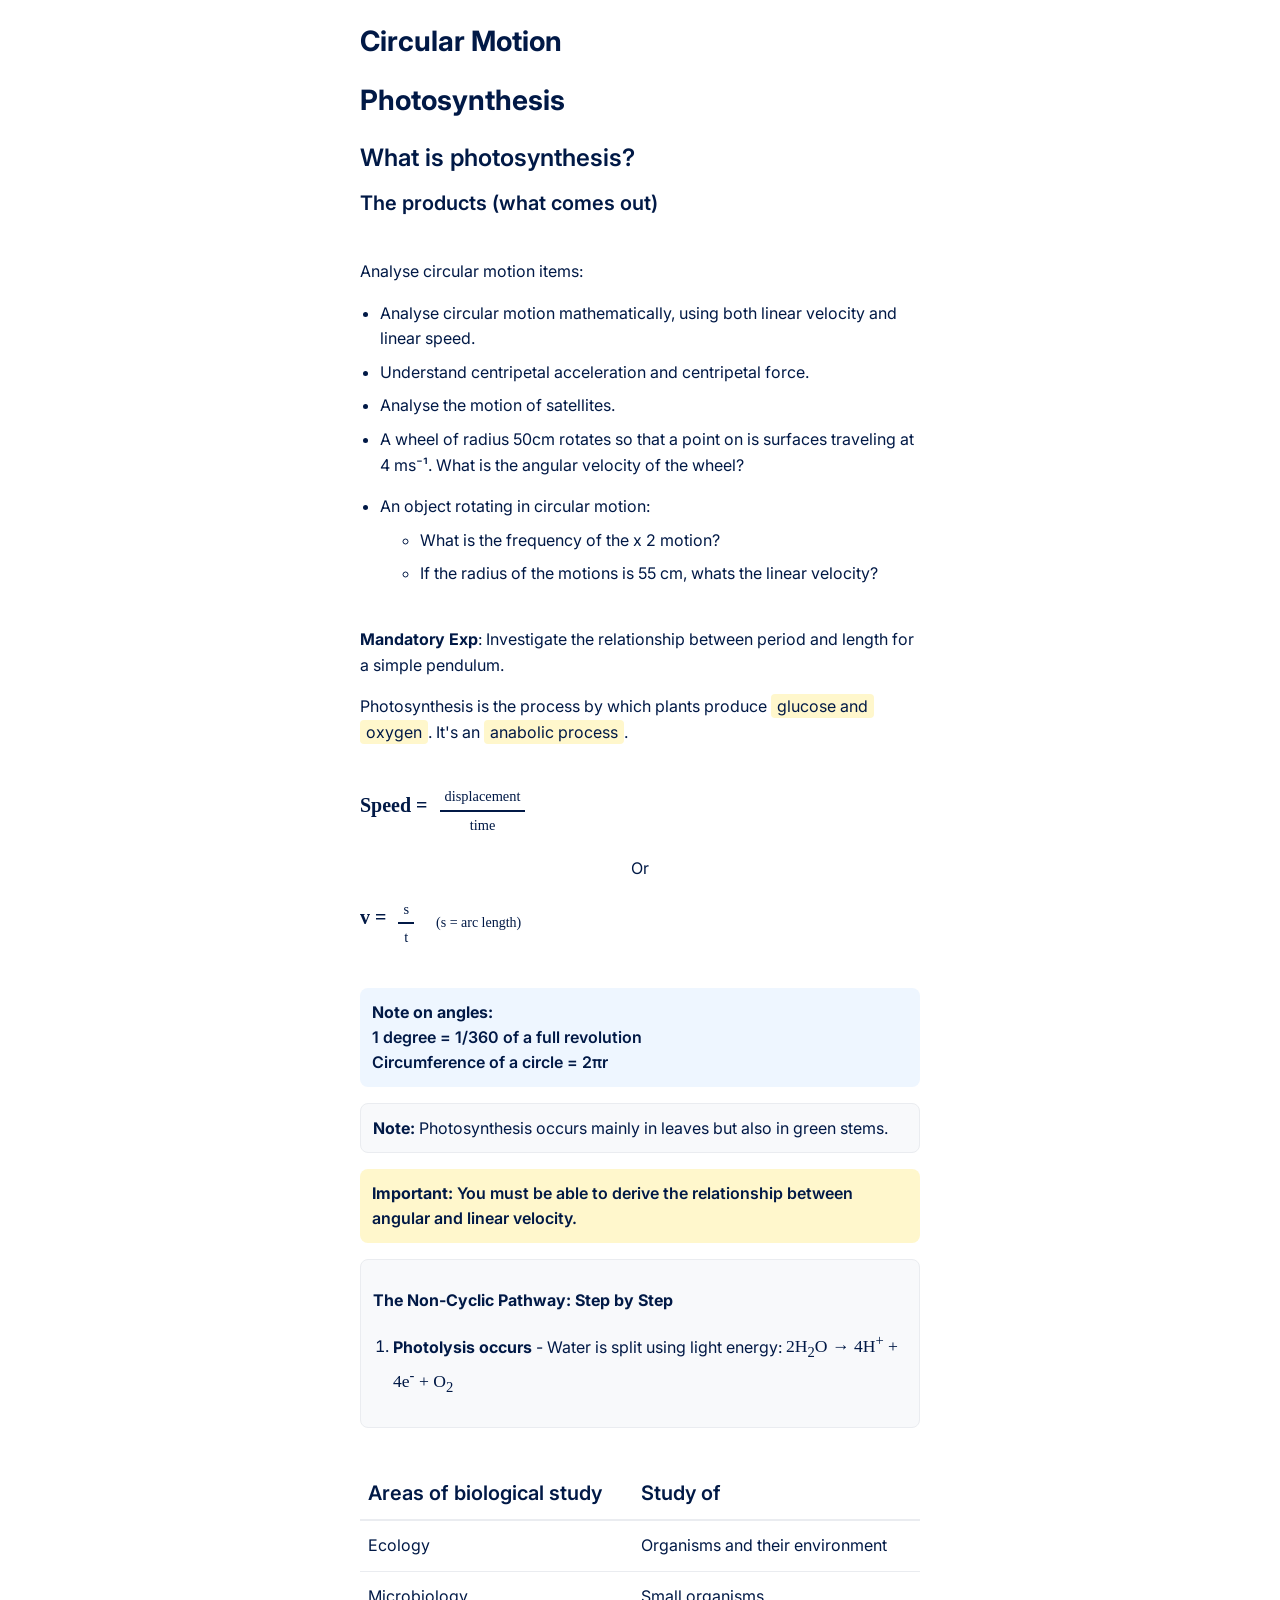
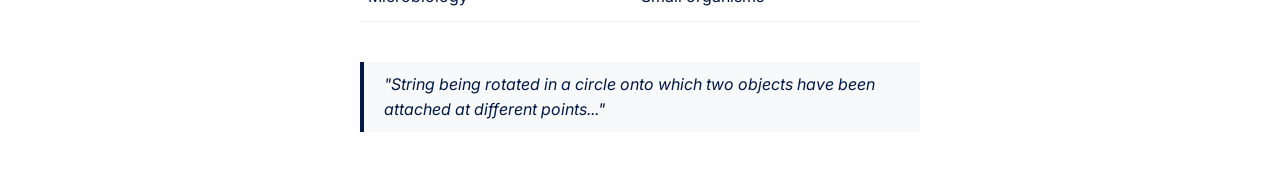
==== index.html @ 2373efe9 "Change html file name to index" ====
<!DOCTYPE html>
<html lang="en">
<head>
    <meta charset="UTF-8">
    <meta name="viewport" content="width=device-width, initial-scale=1.0">
    <title>SimpleStudy Notes Template</title>
    <link rel="stylesheet" href="style.css">
    
    <!-- REQUIRED: "Inter" Font as requested -->
    <link rel="preconnect" href="https://fonts.googleapis.com">
    <link rel="preconnect" href="https://fonts.gstatic.com" crossorigin>
    <link href="https://fonts.googleapis.com/css2?family=Inter:wght@400;600;700&display=swap" rel="stylesheet">
</head>
<body>

    <div class="webpage">

        <!--==========================
             SECTION 1: HEADINGS
        ===========================-->
        <div class="demo-section">

            <!-- Class .h1 -->
            <h1 class="h1">Circular Motion</h1>
            <h1 class="h1">Photosynthesis</h1>

            <!-- Class .h2 -->
            <h2 class="h2">What is photosynthesis?</h2>

            <!-- Class .h3 -->
            <h3 class="h3">The products (what comes out)</h3>
        </div>

        <!--==============================================
             SECTION 2: LISTS
        ===============================================-->
        <div class="demo-section">
            
            <p class="body">Analyse circular motion items:</p>

            <!-- Class .simple-bullets -->
            <ul class="simple-bullets">
                <li>Analyse circular motion mathematically, using both linear velocity and linear speed.</li> 
                <li>Understand centripetal acceleration and centripetal force.</li> 
                <li>Analyse the motion of satellites.</li> 
                <li>A wheel of radius 50cm rotates so that a point on is surfaces traveling at 4 ms⁻¹. What is the angular velocity of the wheel?</li> 
            </ul>

            <!-- Nested List Example -->
            <ul class="simple-bullets">
                <li>
                    An object rotating in circular motion:
                    <!-- Indented list (CSS handles spacing now) -->
                    <ul>
                        <li>What is the frequency of the x 2 motion?</li>
                        <li>If the radius of the motions is 55 cm, whats the linear velocity?</li>
                    </ul>
                </li>
            </ul>
        </div>

        <!--=====================================================
             SECTION 3: TEXT FORMATTING
        ======================================================-->
        <div class="demo-section">

            <div class="body">
                <strong>Mandatory Exp</strong>: Investigate the relationship between period and length for a simple pendulum.
            </div>

            <div class="body">
                Photosynthesis is the process by which plants produce <span class="inline-highlight">glucose and oxygen</span>. It's an <span class="inline-highlight">anabolic process</span>.
            </div>
        </div>

        <!--===========================
             SECTION 4: EQUATIONS
        ============================-->
        <div class="demo-section">

            <div class="equation">
                <div class="equation-LHS h3">Speed = </div>
                <div class="equation-RHS fraction">
                    <div class="numerator">displacement</div>
                    <div class="denominator">time</div>
                </div>
            </div> 

            <p class="body text-center">Or</p>

            <div class="equation">
                <div class="equation-LHS h3">v = </div>
                <div class="equation-RHS fraction">
                    <div class="numerator">s</div>
                    <div class="denominator">t</div>
                </div>
                <div class="small equation-note">(s = arc length)</div>
            </div>
        </div>

        <!--=======================================================
             SECTION 5: BOXES
        ========================================================-->
        <div class="demo-section">

            <!-- "Key Point" (Blue Tint) -->
            <div class="key-point">
                <strong>Note on angles:</strong><br>
                1 degree = 1/360 of a full revolution<br>
                Circumference of a circle = 2πr
            </div>

            <!-- "Definition Box" (Light Grey) -->
            <div class="definition-box">
                <strong>Note:</strong> Photosynthesis occurs mainly in leaves but also in green stems.
            </div>

            <!-- "Exam Tip" (Yellow Tint) -->
            <div class="exam-tip">
                <strong>Important:</strong> You must be able to derive the relationship between angular and linear velocity.
            </div>
            
            <!-- Example Box using Definition style + Numbered List -->
            <div class="definition-box">
                <p class="body"><strong>The Non-Cyclic Pathway: Step by Step</strong></p>
                
                <ol class="number-list">
                    <li>
                        <strong>Photolysis occurs</strong> - Water is split using light energy:
                        <span class="formula">2H<sub>2</sub>O &rarr; 4H<sup>+</sup> + 4e<sup>-</sup> + O<sub>2</sub></span>
                    </li>
                </ol>
            </div>

        </div>

        <!--===========================
             SECTION 6: TABLES
        ============================-->
        <div class="demo-section">

            <table>
                <thead class="table-heading">
                    <tr>
                        <th class="h3">Areas of biological study</th>
                        <th class="h3">Study of</th>
                    </tr>
                </thead>
                <tbody>
                    <tr>
                        <td class="body">Ecology</td>
                        <td class="body">Organisms and their environment</td>
                    </tr>
                    <tr>
                        <td class="body">Microbiology</td>
                        <td class="body">Small organisms</td>
                    </tr>
                </tbody>
            </table> 
        </div>

        <!--===========================
             SECTION 7: QUOTE
        ============================-->
        <div class="demo-section">
            <blockquote>
                "String being rotated in a circle onto which two objects have been attached at different points..."
            </blockquote>
        </div>

    </div>
</body>
</html>
---- style.css ----
/* =========================================
   1. GLOBAL RESET & TYPOGRAPHY
   MATCHING SIMPLESTUDY SPECS
   ========================================= */
* {
    box-sizing: border-box;
}

body {
    margin: 0;
    padding: 0;
    /* Spec 1: Font Family Inter */
    font-family: 'Inter', sans-serif;
    /* Spec 2: Base Text Color #011946 (Dark Navy) */
    color: #011946;
    /* Spec 3: Line Height 1.55 */
    line-height: 1.55;
    background-color: #fff;
}

/* Mobile-first Container */
.webpage {
    width: 100%;
    max-width: 600px;
    margin: 0 auto;
    padding: 20px;
}

.demo-section {
    margin-bottom: 40px;
}

/* =========================================
   2. TYPOGRAPHY SYSTEM (Client Specified)
   ========================================= */

/* H1 Main Heading */
.h1 {
    font-size: 28px;
    font-weight: 700;
    color: #011946;
    margin-top: 0;
    margin-bottom: 16px;
}

/* H2 Subsection Heading */
.h2 {
    font-size: 24px;
    font-weight: 600;
    color: #011946;
    margin-top: 0;
    margin-bottom: 12px;
}

/* H3 Smaller Subheading */
.h3 {
    font-size: 20px;
    font-weight: 600;
    color: #011946;
    margin-top: 0;
    margin-bottom: 10px;
}

/* Body Text */
.body {
    font-size: 16px;
    font-weight: 400;
    color: #011946;
    line-height: 1.6;
    margin-bottom: 16px;
}

/* Small Text / Captions */
.small {
    font-size: 14px;
    font-weight: 400;
    color: #011946;
}

/* =========================================
   3. LISTS (Exact Specifications)
   ========================================= */

/* Unordered List (SimpleStudy Match) */
ul.simple-bullets {
    list-style-type: disc; /* Standard disc bullets */
    margin-left: 20px;     /* Required indent */
    padding-left: 0;       /* Tailwind reset match */
    margin-top: 0;
    margin-bottom: 16px;
}

/* List Items */
ul.simple-bullets li {
    font-family: 'Inter', sans-serif;
    color: #011946;
    font-size: 16px;
    font-weight: 400;
    line-height: 1.6;
    margin-bottom: 8px; /* Matches their spacing */
}

/* Numbered List */
ol.number-list {
    margin-left: 20px;
    list-style-type: decimal;
    padding-left: 0;
    margin-top: 0;
    margin-bottom: 16px;
}

ol.number-list li {
    font-family: 'Inter', sans-serif;
    color: #011946;
    font-size: 16px;
    font-weight: 400;
    line-height: 1.6;
    margin-bottom: 8px;
}

/* =========================================
   4. BOXES (New Color System)
   ========================================= */

/* Definition Box (Light Grey) */
.definition-box {
    border: 1px solid #eaecf0;
    padding: 12px;
    border-radius: 8px;
    background-color: #f8f9fb;
    font-size: 16px;
    font-weight: 400;
    margin-bottom: 16px;
}

/* Exam Tip (Yellow Tint) */
.exam-tip {
    background-color: #fff7cc;
    padding: 12px;
    border-radius: 8px;
    font-size: 16px;
    /* Client asked for weight 600 here */
    font-weight: 600; 
    margin-bottom: 16px;
}

/* Key Point (Blue Tint) */
.key-point {
    background-color: #eef6ff;
    padding: 12px;
    border-radius: 8px;
    font-size: 16px;
    /* Client asked for weight 600 here */
    font-weight: 600;
    margin-bottom: 16px;
}

/* =========================================
   5. RETAINED ELEMENTS (Equations & Tables)
   Updated to match new colors
   ========================================= */

/* Equations - Updated to use Dark Navy */
.equation {
    display: flex;
    align-items: center;
    gap: 12px;
    flex-wrap: wrap;
    margin-bottom: 20px;
    font-family: 'Times New Roman', serif; /* Keep Math font for equations */
}

.equation-LHS {
    font-style: normal;
    color: #011946;
    font-size: 20px; /* Match H3 size */
}

.equation-RHS {
    color: #011946; /* Updated to Dark Navy */
}

.fraction {
    display: flex;
    flex-direction: column;
    align-items: center;
    justify-content: center;
    font-size: 0.9rem;
}

.numerator {
    border-bottom: 2px solid #011946; /* Updated Line Color */
    padding: 0 5px 2px 5px;
    text-align: center;
}

.denominator {
    padding: 2px 5px 0 5px;
    text-align: center;
}

.formula {
    font-family: 'Times New Roman', serif;
    font-weight: 500;
    font-size: 1.1em;
}

/* Tables - Updated to Dark Navy */
table {
    width: 100%;
    border-collapse: collapse;
    font-size: 16px; /* Match Body text */
    margin-bottom: 30px;
}

th {
    text-align: left;
    color: #011946;
    font-weight: 600;
    padding: 10px 8px;
    border-bottom: 2px solid #eaecf0; /* Use the Light Grey from Definition box */
}

td {
    padding: 12px 8px;
    color: #011946;
    border-bottom: 1px solid #eaecf0;
    vertical-align: top;
}

blockquote {
    border-left: 4px solid #011946;
    margin: 20px 0;
    padding: 10px 20px;
    font-style: italic;
    background-color: #f8f9fb;
}

hr {
    border: 0;
    height: 1px;
    background: #eaecf0;
    margin: 40px 0;
}

/* =========================================
   6. HELPERS FOR CLEAN HTML
   (Replaces inline styles)
   ========================================= */

/* Handles the inline yellow highlights */
/* Uses the #fff7cc color from the "Exam Tip" spec */
.inline-highlight {
    background-color: #fff7cc; 
    padding: 2px 6px;
    border-radius: 4px;
    box-decoration-break: clone;
    -webkit-box-decoration-break: clone;
}

/* Handles nested lists (e.g. bullet inside bullet) */
ul.simple-bullets ul,
ol.number-list ul {
    margin-top: 8px;
    list-style-type: circle;
    margin-bottom: 0;
}

/* Text alignment helper */
.text-center {
    text-align: center;
}

/* Margin for equation notes */
.equation-note {
    margin-left: 10px;
}
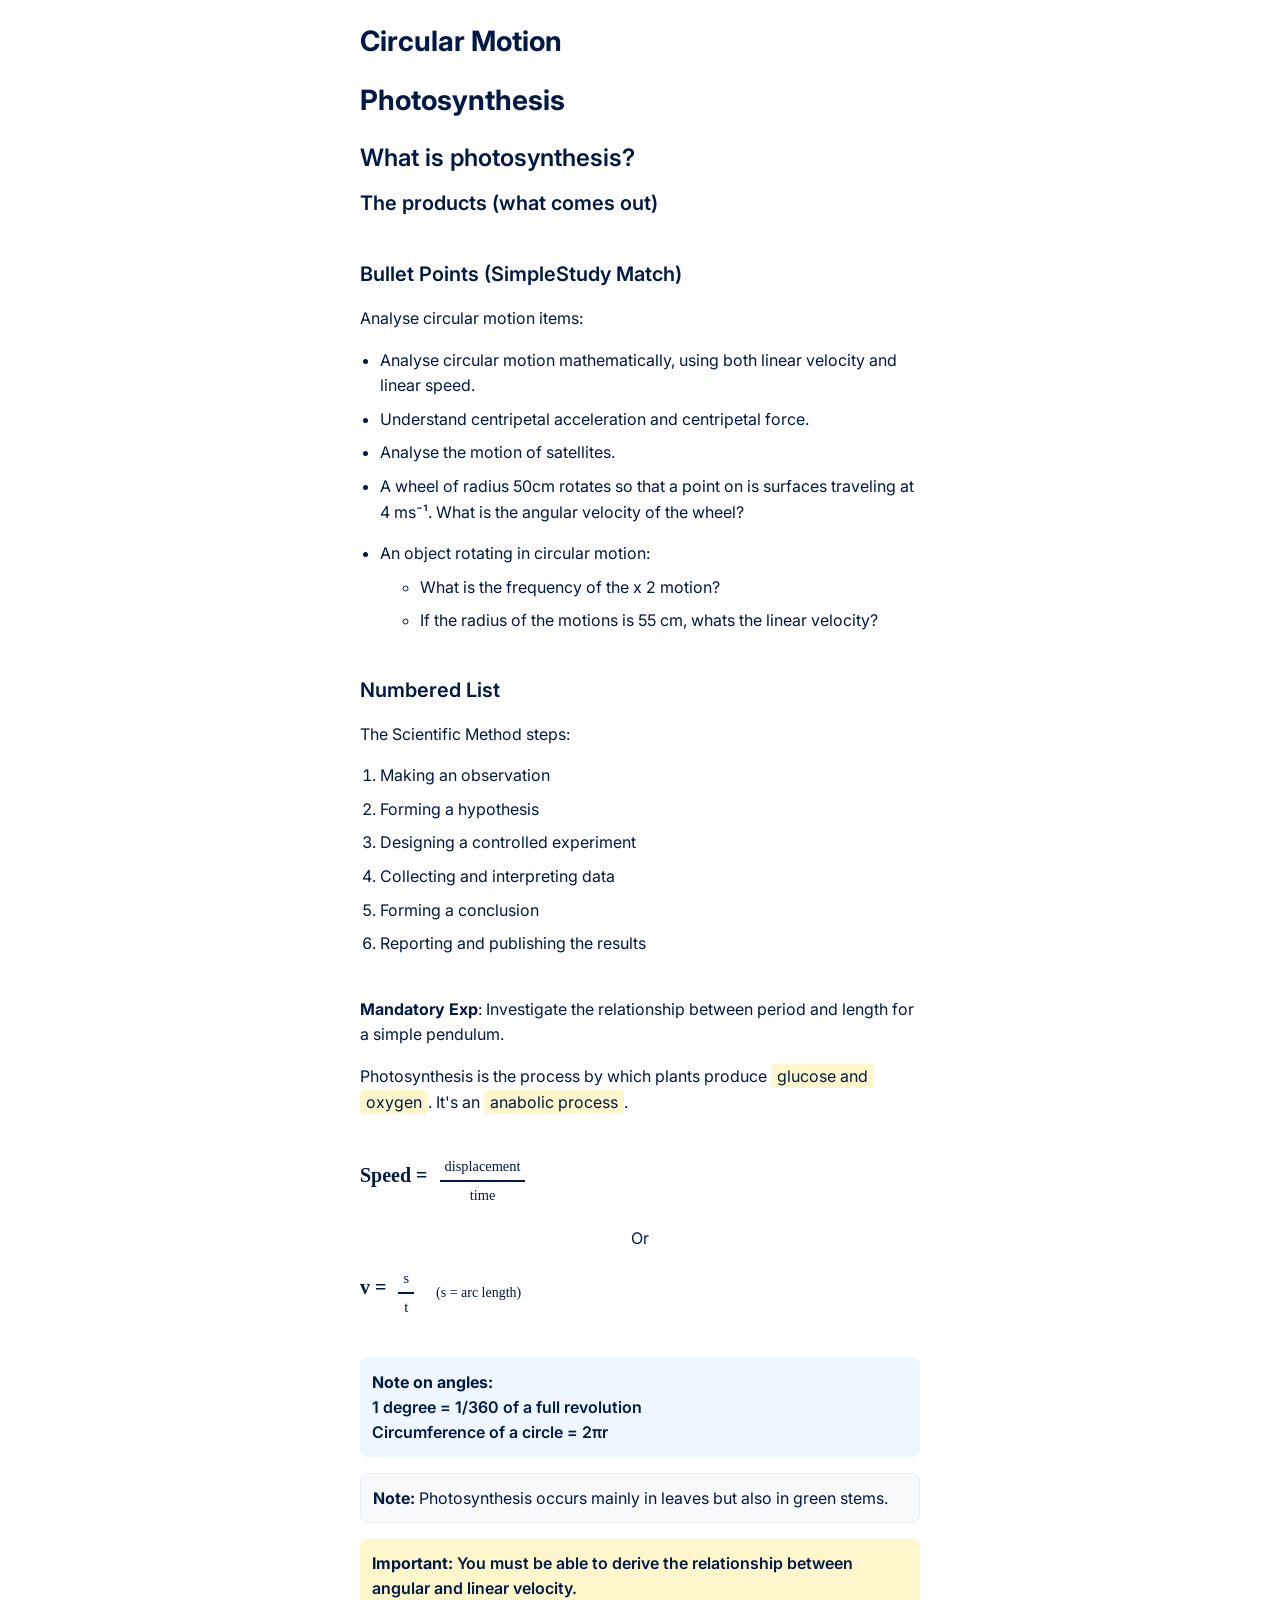
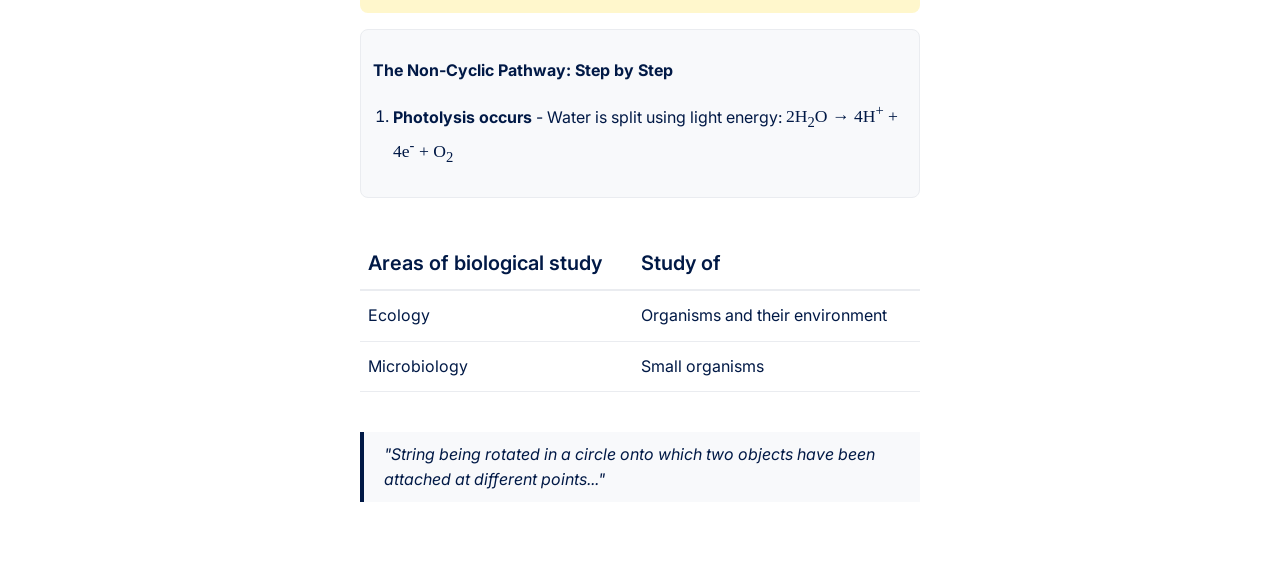
==== commit 51d0cc6d: "Add numbered list" ====
--- a/index.html
+++ b/index.html
@@ -36,6 +36,7 @@
         ===============================================-->
         <div class="demo-section">
             
+            <h3 class="h3">Bullet Points (SimpleStudy Match)</h3>
             <p class="body">Analyse circular motion items:</p>
 
             <!-- Class .simple-bullets -->
@@ -57,6 +58,21 @@
                     </ul>
                 </li>
             </ul>
+
+            <br>
+
+            <h3 class="h3">Numbered List</h3>
+            <p class="body">The Scientific Method steps:</p>
+
+            <!-- Class .number-list -->
+            <ol class="number-list">
+                <li>Making an observation</li>
+                <li>Forming a hypothesis</li>
+                <li>Designing a controlled experiment</li>
+                <li>Collecting and interpreting data</li>
+                <li>Forming a conclusion</li>
+                <li>Reporting and publishing the results</li>
+            </ol>
         </div>
 
         <!--=====================================================
